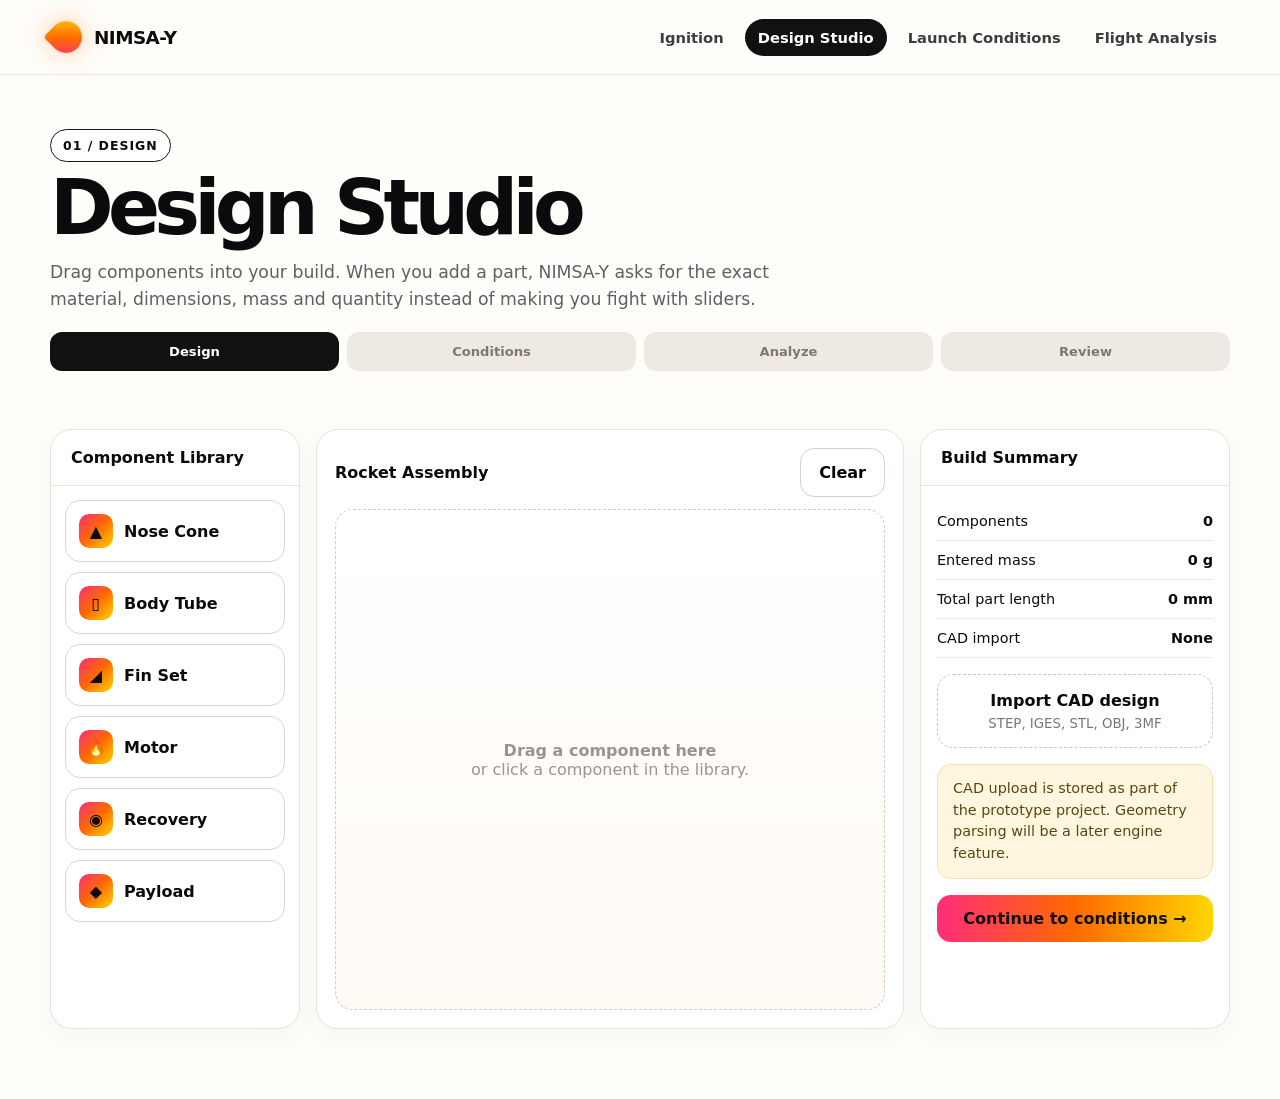
==== design.html @ 1886dce8 "Add files via upload" ====
<!doctype html><html lang="en"><head><meta charset="utf-8"><meta name="viewport" content="width=device-width,initial-scale=1"><title>NIMSA-Y — Design Studio</title><link rel="stylesheet" href="styles.css"></head><body>
<nav class="nav"><div class="shell nav-inner"><a class="brand" href="index.html"><span class="brand-mark"></span>NIMSA-Y</a><div class="nav-links"><a href="index.html">Ignition</a><a class="active" href="design.html">Design Studio</a><a href="conditions.html">Launch Conditions</a><a href="analysis.html">Flight Analysis</a></div></div></nav>
<main class="shell"><header class="page-head"><span class="eyebrow">01 / Design</span><h1>Design Studio</h1><p>Drag components into your build. When you add a part, NIMSA-Y asks for the exact material, dimensions, mass and quantity instead of making you fight with sliders.</p><div class="stepbar"><div class="step active">Design</div><div class="step">Conditions</div><div class="step">Analyze</div><div class="step">Review</div></div></header>
<section class="workspace"><aside class="panel"><div class="panel-title">Component Library</div><div class="palette"><div class="part" data-type="nose-cone"><div class="part-icon">▲</div>Nose Cone</div><div class="part" data-type="body-tube"><div class="part-icon">▯</div>Body Tube</div><div class="part" data-type="fin-set"><div class="part-icon">◢</div>Fin Set</div><div class="part" data-type="motor"><div class="part-icon">🔥</div>Motor</div><div class="part" data-type="recovery"><div class="part-icon">◉</div>Recovery</div><div class="part" data-type="payload"><div class="part-icon">◆</div>Payload</div></div></aside>
<div class="panel stage"><div class="stage-toolbar"><strong>Rocket Assembly</strong><button class="btn btn-ghost" id="clearDesign">Clear</button></div><div class="design-canvas" id="designCanvas"><div class="canvas-hint" id="canvasHint"><div><strong>Drag a component here</strong><br>or click a component in the library.</div></div></div></div>
<aside class="panel"><div class="panel-title">Build Summary</div><div class="side-content"><div class="summary-row"><span>Components</span><span id="partCount">0</span></div><div class="summary-row"><span>Entered mass</span><span id="massTotal">0 g</span></div><div class="summary-row"><span>Total part length</span><span id="lengthTotal">0 mm</span></div><div class="summary-row"><span>CAD import</span><span id="cadStatus">None</span></div><div style="height:16px"></div><div class="upload"><input id="cadInput" type="file" accept=".step,.stp,.iges,.igs,.stl,.obj,.3mf"><label for="cadInput">Import CAD design</label><small>STEP, IGES, STL, OBJ, 3MF</small></div><div style="height:16px"></div><div class="notice">CAD upload is stored as part of the prototype project. Geometry parsing will be a later engine feature.</div><div style="height:16px"></div><a class="btn btn-fire" style="width:100%" href="conditions.html">Continue to conditions →</a></div></aside></section></main>
<div class="modal" id="partModal"><div class="modal-card"><div class="modal-top"><h3 id="modalTitle">Add component</h3><button class="xbtn" id="closeModal">×</button></div><form id="partForm"><input type="hidden" name="type"><div class="form-grid"><div class="field wide"><label>Component name</label><input name="label" required></div><div class="field"><label>Material</label><select name="material"><option>Cardboard</option><option>PLA</option><option>PETG</option><option>ABS</option><option>Balsa Wood</option><option>Plywood</option><option>Fiberglass</option><option>Carbon Fiber</option><option>Aluminum</option><option>Other</option></select></div><div class="field"><label>Mass (g)</label><input name="mass" type="number" min="0" step="0.1" placeholder="e.g. 42"></div><div class="field"><label>Length / span (mm)</label><input name="length" type="number" min="0" step="0.1" placeholder="e.g. 180"></div><div class="field"><label>Diameter / width (mm)</label><input name="diameter" type="number" min="0" step="0.1" placeholder="e.g. 54"></div><div class="field"><label>Quantity</label><input name="quantity" type="number" min="1" step="1" value="1"></div><div class="wide"><button class="btn btn-fire" style="width:100%" type="submit">Add to rocket</button></div></div></form></div></div>
<script src="app.js"></script></body></html>
---- styles.css ----
:root {
  --ink:#0b0b0d;
  --paper:#fffdf9;
  --hot:#ff2d7a;
  --orange:#ff6a00;
  --yellow:#ffd600;
  --muted:#6d6d73;
  --line:#e8e2da;
  --card:#ffffff;
  --shadow:0 18px 50px rgba(11,11,13,.10);
}
*{box-sizing:border-box}
html{scroll-behavior:smooth}
body{margin:0;font-family:Inter,ui-sans-serif,system-ui,-apple-system,BlinkMacSystemFont,"Segoe UI",sans-serif;color:var(--ink);background:var(--paper)}
a{color:inherit;text-decoration:none}
button,input,select{font:inherit}
button{cursor:pointer}
.shell{width:min(1180px,calc(100% - 36px));margin:0 auto}
.nav{position:sticky;top:0;z-index:30;background:rgba(255,253,249,.88);backdrop-filter:blur(14px);border-bottom:1px solid rgba(11,11,13,.08)}
.nav-inner{height:74px;display:flex;align-items:center;justify-content:space-between;gap:24px}
.brand{display:flex;align-items:center;gap:12px;font-weight:900;letter-spacing:-.03em;font-size:1.15rem}
.brand-mark{width:32px;height:32px;border-radius:50% 50% 50% 12%;transform:rotate(45deg);background:linear-gradient(135deg,var(--yellow),var(--orange) 52%,var(--hot));box-shadow:0 0 24px rgba(255,106,0,.35)}
.nav-links{display:flex;gap:8px;align-items:center;flex-wrap:wrap}
.nav-links a{padding:10px 13px;border-radius:999px;font-size:.92rem;font-weight:700;color:#3d3d42}
.nav-links a:hover,.nav-links a.active{background:#111;color:white}
.hero{padding:92px 0 72px;overflow:hidden}
.hero-grid{display:grid;grid-template-columns:1.05fr .95fr;gap:72px;align-items:center}
.eyebrow{display:inline-flex;align-items:center;gap:8px;padding:8px 12px;border:1px solid #171719;border-radius:999px;font-weight:800;font-size:.78rem;letter-spacing:.08em;text-transform:uppercase;background:#fff}
.spark{width:9px;height:9px;border-radius:999px;background:linear-gradient(135deg,var(--yellow),var(--hot));box-shadow:0 0 16px var(--orange)}
h1{font-size:clamp(3.2rem,8vw,7.2rem);line-height:.88;letter-spacing:-.075em;margin:22px 0 24px;max-width:820px}
.gradient-word{background:linear-gradient(90deg,var(--hot),var(--orange),var(--yellow));-webkit-background-clip:text;background-clip:text;color:transparent}
.lede{font-size:1.2rem;line-height:1.65;color:#4d4d53;max-width:690px}
.actions{display:flex;gap:12px;flex-wrap:wrap;margin-top:30px}
.btn{border:none;border-radius:14px;padding:14px 18px;font-weight:900;display:inline-flex;align-items:center;justify-content:center;gap:8px}
.btn-primary{color:white;background:#111;box-shadow:0 8px 22px rgba(0,0,0,.14)}
.btn-fire{color:#111;background:linear-gradient(90deg,var(--hot),var(--orange),var(--yellow))}
.btn-ghost{background:#fff;border:1px solid #d8d1c9}
.hero-visual{position:relative;min-height:520px;display:flex;align-items:center;justify-content:center}
.orbit{position:absolute;border:1px solid rgba(255,106,0,.24);border-radius:50%}
.orbit.one{width:480px;height:480px}.orbit.two{width:350px;height:350px;border-color:rgba(255,45,122,.22)}
.rocket-hero{position:relative;width:120px;height:360px;filter:drop-shadow(0 30px 30px rgba(0,0,0,.18));transform:rotate(12deg)}
.nose{position:absolute;left:20px;top:0;width:80px;height:86px;background:#111;border-radius:60% 60% 8px 8px;clip-path:polygon(50% 0,100% 100%,0 100%)}
.bodytube{position:absolute;left:20px;top:78px;width:80px;height:190px;background:white;border:4px solid #111;border-radius:7px}
.fin{position:absolute;top:210px;width:55px;height:90px;background:var(--hot);border:4px solid #111}.fin.left{left:-25px;clip-path:polygon(100% 0,100% 100%,0 100%,35% 40%)}.fin.right{right:-25px;clip-path:polygon(0 0,0 100%,100% 100%,65% 40%)}
.nozzle{position:absolute;left:35px;top:264px;width:50px;height:34px;background:#111;clip-path:polygon(15% 0,85% 0,100% 100%,0 100%)}
.flame{position:absolute;left:29px;top:293px;width:62px;height:150px;background:linear-gradient(var(--yellow),var(--orange) 45%,var(--hot) 78%,transparent);clip-path:polygon(50% 100%,9% 42%,31% 48%,17% 0,50% 26%,83% 0,69% 48%,91% 42%);filter:blur(.2px);animation:pulse 1.4s ease-in-out infinite alternate}
@keyframes pulse{to{transform:scaleY(1.09) scaleX(.94);filter:brightness(1.14)}}
.metric-float{position:absolute;background:white;border:1px solid #e9e1d8;border-radius:16px;padding:14px 16px;box-shadow:var(--shadow);font-weight:800}.metric-float small{display:block;color:var(--muted);font-size:.74rem;font-weight:700;margin-bottom:3px}.metric-float.a{left:0;top:90px}.metric-float.b{right:0;bottom:85px}
.section{padding:76px 0}.section-dark{background:#0c0c0e;color:white}.section-head{display:flex;justify-content:space-between;gap:30px;align-items:end;margin-bottom:28px}.section h2{font-size:clamp(2.2rem,4vw,4rem);line-height:.98;letter-spacing:-.055em;margin:0}.section p.sub{color:#67676e;max-width:650px;line-height:1.7}.section-dark p.sub{color:#b6b6bc}
.cards{display:grid;grid-template-columns:repeat(3,1fr);gap:16px}.card{background:white;border:1px solid var(--line);border-radius:22px;padding:24px;box-shadow:0 10px 28px rgba(0,0,0,.04)}.card .num{font-size:.78rem;font-weight:900;letter-spacing:.1em;color:var(--hot)}.card h3{font-size:1.35rem;margin:14px 0 8px}.card p{color:#666;line-height:1.55;margin:0}
.page-head{padding:54px 0 30px}.page-head h1{font-size:clamp(2.8rem,6vw,5.5rem);margin:12px 0 14px}.page-head p{color:#5f5f66;font-size:1.08rem;line-height:1.6;max-width:800px}
.workspace{display:grid;grid-template-columns:250px 1fr 310px;gap:16px;padding-bottom:70px}.panel{background:white;border:1px solid var(--line);border-radius:22px;box-shadow:0 8px 26px rgba(0,0,0,.035)}.panel-title{padding:18px 20px;border-bottom:1px solid var(--line);font-weight:900}.palette{padding:14px}.part{border:1px solid #ddd5cc;border-radius:15px;padding:13px;margin-bottom:10px;background:#fff;display:flex;align-items:center;gap:11px;font-weight:800}.part:hover{border-color:#111;transform:translateY(-1px)}.part-icon{width:34px;height:34px;border-radius:10px;background:linear-gradient(135deg,var(--hot),var(--orange),var(--yellow));display:grid;place-items:center;font-weight:900}.stage{min-height:600px;padding:18px;display:flex;flex-direction:column}.stage-toolbar{display:flex;justify-content:space-between;align-items:center;gap:10px;margin-bottom:12px}.design-canvas{flex:1;border:1.5px dashed #d4cbc1;border-radius:18px;background:linear-gradient(#fff,#fffaf4);position:relative;overflow:hidden;min-height:500px}.design-canvas.dragover{border-color:var(--orange);box-shadow:inset 0 0 0 2px rgba(255,106,0,.18)}.canvas-hint{position:absolute;inset:0;display:grid;place-items:center;text-align:center;color:#9a948d;padding:30px;pointer-events:none}.canvas-hint.hidden{display:none}.placed-part{position:absolute;left:50%;transform:translateX(-50%);width:170px;padding:10px 12px;border:2px solid #111;background:white;border-radius:14px;box-shadow:0 7px 18px rgba(0,0,0,.08);font-weight:900;display:flex;justify-content:space-between;align-items:center;gap:8px}.placed-part span{font-size:.78rem;color:#666;font-weight:700}.placed-part button{border:none;background:#111;color:#fff;border-radius:9px;padding:6px 8px;font-size:.72rem;font-weight:800}.side-content{padding:16px}.summary-row{display:flex;justify-content:space-between;gap:18px;padding:11px 0;border-bottom:1px solid #eee8e1;font-size:.9rem}.summary-row span:last-child{font-weight:900;text-align:right}.upload{border:1.5px dashed #cfc6bc;border-radius:16px;padding:16px;text-align:center}.upload input{display:none}.upload label{display:block;font-weight:900;cursor:pointer}.upload small{color:#777;display:block;margin-top:6px}.form-grid{display:grid;grid-template-columns:repeat(2,1fr);gap:14px}.field{display:flex;flex-direction:column;gap:7px}.field label{font-size:.82rem;font-weight:850}.field input,.field select{border:1px solid #d9d1c7;border-radius:12px;padding:12px 13px;background:white;outline:none}.field input:focus,.field select:focus{border-color:var(--orange);box-shadow:0 0 0 3px rgba(255,106,0,.10)}.form-card{background:white;border:1px solid var(--line);border-radius:22px;padding:22px;box-shadow:0 9px 28px rgba(0,0,0,.04);margin-bottom:16px}.form-card h3{margin:0 0 16px;font-size:1.18rem}.wide{grid-column:1/-1}
.stepbar{display:grid;grid-template-columns:repeat(4,1fr);gap:8px;margin:18px 0 28px}.step{padding:12px;border-radius:12px;background:#eee9e2;color:#7d7872;text-align:center;font-size:.82rem;font-weight:900}.step.active{background:#111;color:white}.step.done{background:linear-gradient(90deg,var(--hot),var(--orange),var(--yellow));color:#111}
.results-grid{display:grid;grid-template-columns:repeat(4,1fr);gap:14px}.result{background:#111;color:#fff;border-radius:20px;padding:20px;position:relative;overflow:hidden}.result:after{content:"";position:absolute;width:90px;height:90px;border-radius:50%;background:linear-gradient(135deg,var(--hot),var(--yellow));filter:blur(35px);right:-20px;top:-20px;opacity:.55}.result small{color:#cfcfd4}.result strong{display:block;font-size:2rem;margin-top:7px;letter-spacing:-.04em}.analysis-layout{display:grid;grid-template-columns:1.3fr .7fr;gap:16px;margin-top:16px}.chart-card{background:white;border:1px solid var(--line);border-radius:22px;padding:20px}.chart-card h3{margin:0 0 12px}.chart-card canvas{width:100%;height:260px}.review{background:#111;color:white;border-radius:22px;padding:22px}.review h3{margin-top:0}.review ul{padding-left:18px;line-height:1.7;color:#ddd}.review .tag{display:inline-block;padding:7px 10px;border-radius:999px;background:linear-gradient(90deg,var(--hot),var(--orange),var(--yellow));color:#111;font-weight:900;font-size:.75rem;margin-bottom:12px}
.modal{position:fixed;inset:0;background:rgba(0,0,0,.54);display:none;align-items:center;justify-content:center;padding:20px;z-index:50}.modal.open{display:flex}.modal-card{width:min(620px,100%);max-height:90vh;overflow:auto;background:white;border-radius:24px;padding:24px;box-shadow:0 30px 70px rgba(0,0,0,.3)}.modal-top{display:flex;justify-content:space-between;gap:15px;align-items:center;margin-bottom:18px}.modal-top h3{margin:0}.xbtn{border:none;background:#f1ece6;border-radius:10px;width:36px;height:36px;font-weight:900}
.notice{padding:13px 15px;border-radius:14px;background:#fff6df;border:1px solid #ffe09d;color:#5b4512;font-size:.9rem;line-height:1.5}
.footer{padding:36px 0;border-top:1px solid var(--line);color:#777;font-size:.9rem}
@media(max-width:980px){.hero-grid,.analysis-layout{grid-template-columns:1fr}.hero-visual{min-height:430px}.workspace{grid-template-columns:1fr}.palette{display:grid;grid-template-columns:repeat(2,1fr);gap:10px}.part{margin:0}.results-grid{grid-template-columns:repeat(2,1fr)}.cards{grid-template-columns:1fr}.nav-links{display:none}}
@media(max-width:620px){.shell{width:min(100% - 22px,1180px)}.hero{padding-top:60px}.hero-visual{min-height:380px;transform:scale(.85)}.form-grid,.results-grid{grid-template-columns:1fr}.palette{grid-template-columns:1fr}.stepbar{grid-template-columns:repeat(2,1fr)}.page-head{padding-top:36px}}
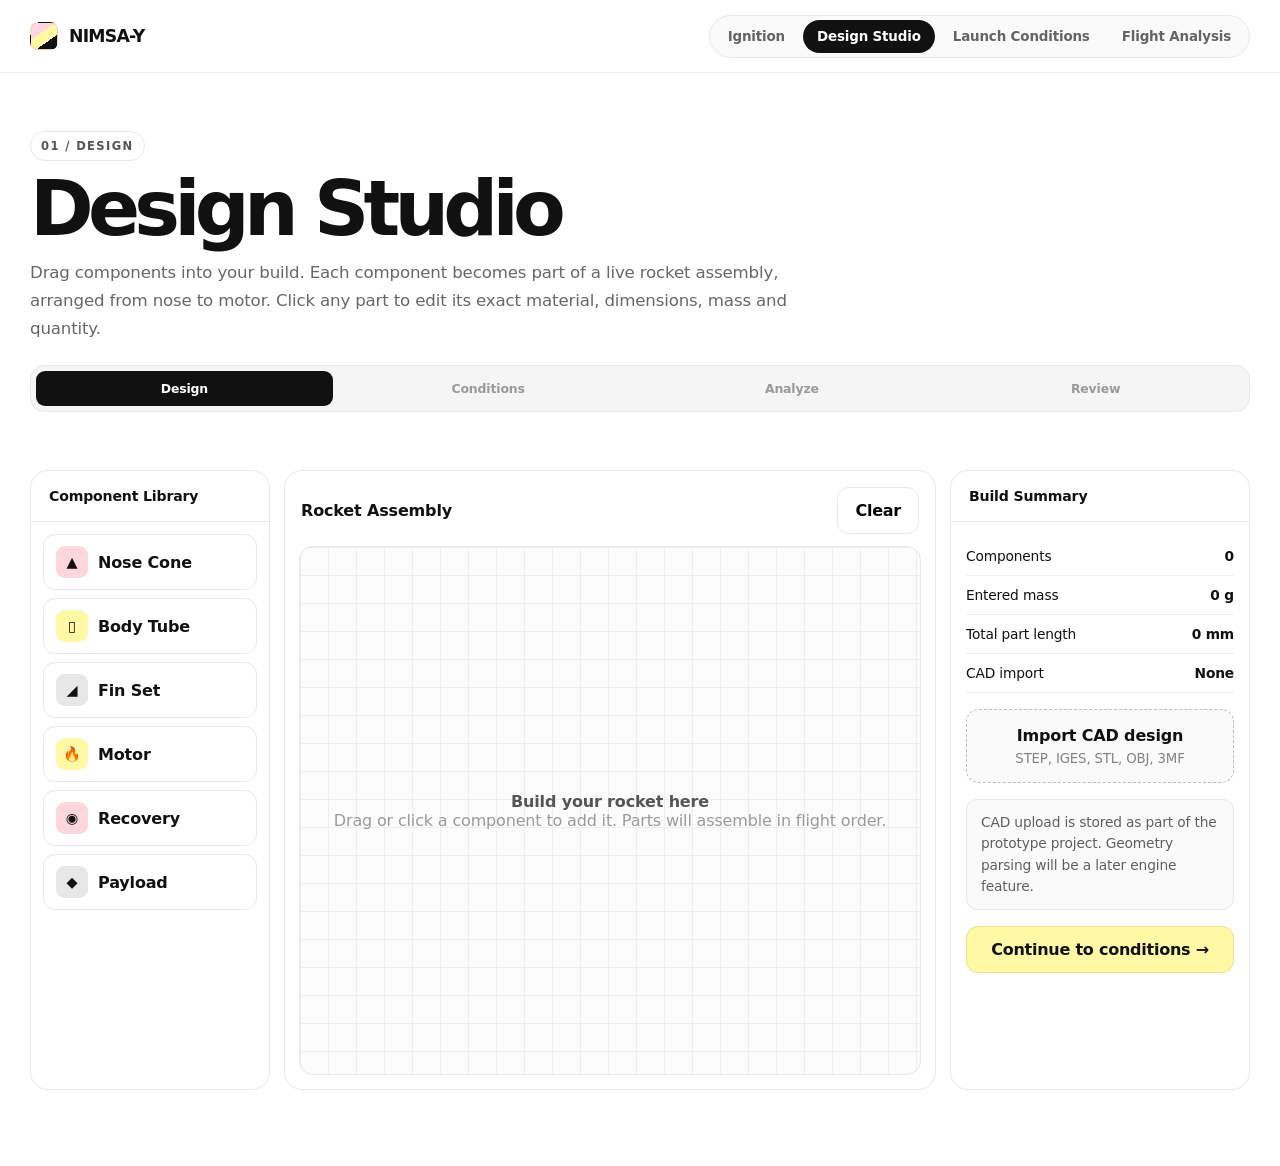
==== commit 968d9a3a: "Add files via upload" ====
--- a/design.html
+++ b/design.html
@@ -1,8 +1,8 @@
 <!doctype html><html lang="en"><head><meta charset="utf-8"><meta name="viewport" content="width=device-width,initial-scale=1"><title>NIMSA-Y — Design Studio</title><link rel="stylesheet" href="styles.css"></head><body>
 <nav class="nav"><div class="shell nav-inner"><a class="brand" href="index.html"><span class="brand-mark"></span>NIMSA-Y</a><div class="nav-links"><a href="index.html">Ignition</a><a class="active" href="design.html">Design Studio</a><a href="conditions.html">Launch Conditions</a><a href="analysis.html">Flight Analysis</a></div></div></nav>
-<main class="shell"><header class="page-head"><span class="eyebrow">01 / Design</span><h1>Design Studio</h1><p>Drag components into your build. When you add a part, NIMSA-Y asks for the exact material, dimensions, mass and quantity instead of making you fight with sliders.</p><div class="stepbar"><div class="step active">Design</div><div class="step">Conditions</div><div class="step">Analyze</div><div class="step">Review</div></div></header>
+<main class="shell"><header class="page-head"><span class="eyebrow">01 / Design</span><h1>Design Studio</h1><p>Drag components into your build. Each component becomes part of a live rocket assembly, arranged from nose to motor. Click any part to edit its exact material, dimensions, mass and quantity.</p><div class="stepbar"><div class="step active">Design</div><div class="step">Conditions</div><div class="step">Analyze</div><div class="step">Review</div></div></header>
 <section class="workspace"><aside class="panel"><div class="panel-title">Component Library</div><div class="palette"><div class="part" data-type="nose-cone"><div class="part-icon">▲</div>Nose Cone</div><div class="part" data-type="body-tube"><div class="part-icon">▯</div>Body Tube</div><div class="part" data-type="fin-set"><div class="part-icon">◢</div>Fin Set</div><div class="part" data-type="motor"><div class="part-icon">🔥</div>Motor</div><div class="part" data-type="recovery"><div class="part-icon">◉</div>Recovery</div><div class="part" data-type="payload"><div class="part-icon">◆</div>Payload</div></div></aside>
-<div class="panel stage"><div class="stage-toolbar"><strong>Rocket Assembly</strong><button class="btn btn-ghost" id="clearDesign">Clear</button></div><div class="design-canvas" id="designCanvas"><div class="canvas-hint" id="canvasHint"><div><strong>Drag a component here</strong><br>or click a component in the library.</div></div></div></div>
+<div class="panel stage"><div class="stage-toolbar"><strong>Rocket Assembly</strong><button class="btn btn-ghost" id="clearDesign">Clear</button></div><div class="design-canvas" id="designCanvas"><div class="canvas-hint" id="canvasHint"><div><strong>Build your rocket here</strong><br>Drag or click a component to add it. Parts will assemble in flight order.</div></div></div></div>
 <aside class="panel"><div class="panel-title">Build Summary</div><div class="side-content"><div class="summary-row"><span>Components</span><span id="partCount">0</span></div><div class="summary-row"><span>Entered mass</span><span id="massTotal">0 g</span></div><div class="summary-row"><span>Total part length</span><span id="lengthTotal">0 mm</span></div><div class="summary-row"><span>CAD import</span><span id="cadStatus">None</span></div><div style="height:16px"></div><div class="upload"><input id="cadInput" type="file" accept=".step,.stp,.iges,.igs,.stl,.obj,.3mf"><label for="cadInput">Import CAD design</label><small>STEP, IGES, STL, OBJ, 3MF</small></div><div style="height:16px"></div><div class="notice">CAD upload is stored as part of the prototype project. Geometry parsing will be a later engine feature.</div><div style="height:16px"></div><a class="btn btn-fire" style="width:100%" href="conditions.html">Continue to conditions →</a></div></aside></section></main>
 <div class="modal" id="partModal"><div class="modal-card"><div class="modal-top"><h3 id="modalTitle">Add component</h3><button class="xbtn" id="closeModal">×</button></div><form id="partForm"><input type="hidden" name="type"><div class="form-grid"><div class="field wide"><label>Component name</label><input name="label" required></div><div class="field"><label>Material</label><select name="material"><option>Cardboard</option><option>PLA</option><option>PETG</option><option>ABS</option><option>Balsa Wood</option><option>Plywood</option><option>Fiberglass</option><option>Carbon Fiber</option><option>Aluminum</option><option>Other</option></select></div><div class="field"><label>Mass (g)</label><input name="mass" type="number" min="0" step="0.1" placeholder="e.g. 42"></div><div class="field"><label>Length / span (mm)</label><input name="length" type="number" min="0" step="0.1" placeholder="e.g. 180"></div><div class="field"><label>Diameter / width (mm)</label><input name="diameter" type="number" min="0" step="0.1" placeholder="e.g. 54"></div><div class="field"><label>Quantity</label><input name="quantity" type="number" min="1" step="1" value="1"></div><div class="wide"><button class="btn btn-fire" style="width:100%" type="submit">Add to rocket</button></div></div></form></div></div>
 <script src="app.js"></script></body></html>
--- a/styles.css
+++ b/styles.css
@@ -1,59 +1,90 @@
-:root {
-  --ink:#0b0b0d;
-  --paper:#fffdf9;
-  --hot:#ff2d7a;
-  --orange:#ff6a00;
-  --yellow:#ffd600;
-  --muted:#6d6d73;
-  --line:#e8e2da;
+:root{
+  --ink:#111111;
+  --paper:#ffffff;
+  --soft:#f7f7f7;
+  --pink:#FFD6DD;
+  --yellow:#FFF8A4;
+  --gray:#BFBEBE;
+  --gray-dark:#696969;
+  --line:#e8e8e8;
   --card:#ffffff;
-  --shadow:0 18px 50px rgba(11,11,13,.10);
+  --shadow:0 18px 50px rgba(17,17,17,.07);
+  --shadow-sm:0 8px 24px rgba(17,17,17,.05);
 }
 *{box-sizing:border-box}
 html{scroll-behavior:smooth}
-body{margin:0;font-family:Inter,ui-sans-serif,system-ui,-apple-system,BlinkMacSystemFont,"Segoe UI",sans-serif;color:var(--ink);background:var(--paper)}
+body{margin:0;font-family:Inter,ui-sans-serif,system-ui,-apple-system,BlinkMacSystemFont,"Segoe UI",sans-serif;color:var(--ink);background:var(--paper);letter-spacing:-.01em}
 a{color:inherit;text-decoration:none}
 button,input,select{font:inherit}
 button{cursor:pointer}
-.shell{width:min(1180px,calc(100% - 36px));margin:0 auto}
-.nav{position:sticky;top:0;z-index:30;background:rgba(255,253,249,.88);backdrop-filter:blur(14px);border-bottom:1px solid rgba(11,11,13,.08)}
-.nav-inner{height:74px;display:flex;align-items:center;justify-content:space-between;gap:24px}
-.brand{display:flex;align-items:center;gap:12px;font-weight:900;letter-spacing:-.03em;font-size:1.15rem}
-.brand-mark{width:32px;height:32px;border-radius:50% 50% 50% 12%;transform:rotate(45deg);background:linear-gradient(135deg,var(--yellow),var(--orange) 52%,var(--hot));box-shadow:0 0 24px rgba(255,106,0,.35)}
-.nav-links{display:flex;gap:8px;align-items:center;flex-wrap:wrap}
-.nav-links a{padding:10px 13px;border-radius:999px;font-size:.92rem;font-weight:700;color:#3d3d42}
-.nav-links a:hover,.nav-links a.active{background:#111;color:white}
-.hero{padding:92px 0 72px;overflow:hidden}
-.hero-grid{display:grid;grid-template-columns:1.05fr .95fr;gap:72px;align-items:center}
-.eyebrow{display:inline-flex;align-items:center;gap:8px;padding:8px 12px;border:1px solid #171719;border-radius:999px;font-weight:800;font-size:.78rem;letter-spacing:.08em;text-transform:uppercase;background:#fff}
-.spark{width:9px;height:9px;border-radius:999px;background:linear-gradient(135deg,var(--yellow),var(--hot));box-shadow:0 0 16px var(--orange)}
-h1{font-size:clamp(3.2rem,8vw,7.2rem);line-height:.88;letter-spacing:-.075em;margin:22px 0 24px;max-width:820px}
-.gradient-word{background:linear-gradient(90deg,var(--hot),var(--orange),var(--yellow));-webkit-background-clip:text;background-clip:text;color:transparent}
-.lede{font-size:1.2rem;line-height:1.65;color:#4d4d53;max-width:690px}
-.actions{display:flex;gap:12px;flex-wrap:wrap;margin-top:30px}
-.btn{border:none;border-radius:14px;padding:14px 18px;font-weight:900;display:inline-flex;align-items:center;justify-content:center;gap:8px}
-.btn-primary{color:white;background:#111;box-shadow:0 8px 22px rgba(0,0,0,.14)}
-.btn-fire{color:#111;background:linear-gradient(90deg,var(--hot),var(--orange),var(--yellow))}
-.btn-ghost{background:#fff;border:1px solid #d8d1c9}
-.hero-visual{position:relative;min-height:520px;display:flex;align-items:center;justify-content:center}
-.orbit{position:absolute;border:1px solid rgba(255,106,0,.24);border-radius:50%}
-.orbit.one{width:480px;height:480px}.orbit.two{width:350px;height:350px;border-color:rgba(255,45,122,.22)}
-.rocket-hero{position:relative;width:120px;height:360px;filter:drop-shadow(0 30px 30px rgba(0,0,0,.18));transform:rotate(12deg)}
-.nose{position:absolute;left:20px;top:0;width:80px;height:86px;background:#111;border-radius:60% 60% 8px 8px;clip-path:polygon(50% 0,100% 100%,0 100%)}
-.bodytube{position:absolute;left:20px;top:78px;width:80px;height:190px;background:white;border:4px solid #111;border-radius:7px}
-.fin{position:absolute;top:210px;width:55px;height:90px;background:var(--hot);border:4px solid #111}.fin.left{left:-25px;clip-path:polygon(100% 0,100% 100%,0 100%,35% 40%)}.fin.right{right:-25px;clip-path:polygon(0 0,0 100%,100% 100%,65% 40%)}
-.nozzle{position:absolute;left:35px;top:264px;width:50px;height:34px;background:#111;clip-path:polygon(15% 0,85% 0,100% 100%,0 100%)}
-.flame{position:absolute;left:29px;top:293px;width:62px;height:150px;background:linear-gradient(var(--yellow),var(--orange) 45%,var(--hot) 78%,transparent);clip-path:polygon(50% 100%,9% 42%,31% 48%,17% 0,50% 26%,83% 0,69% 48%,91% 42%);filter:blur(.2px);animation:pulse 1.4s ease-in-out infinite alternate}
-@keyframes pulse{to{transform:scaleY(1.09) scaleX(.94);filter:brightness(1.14)}}
-.metric-float{position:absolute;background:white;border:1px solid #e9e1d8;border-radius:16px;padding:14px 16px;box-shadow:var(--shadow);font-weight:800}.metric-float small{display:block;color:var(--muted);font-size:.74rem;font-weight:700;margin-bottom:3px}.metric-float.a{left:0;top:90px}.metric-float.b{right:0;bottom:85px}
-.section{padding:76px 0}.section-dark{background:#0c0c0e;color:white}.section-head{display:flex;justify-content:space-between;gap:30px;align-items:end;margin-bottom:28px}.section h2{font-size:clamp(2.2rem,4vw,4rem);line-height:.98;letter-spacing:-.055em;margin:0}.section p.sub{color:#67676e;max-width:650px;line-height:1.7}.section-dark p.sub{color:#b6b6bc}
-.cards{display:grid;grid-template-columns:repeat(3,1fr);gap:16px}.card{background:white;border:1px solid var(--line);border-radius:22px;padding:24px;box-shadow:0 10px 28px rgba(0,0,0,.04)}.card .num{font-size:.78rem;font-weight:900;letter-spacing:.1em;color:var(--hot)}.card h3{font-size:1.35rem;margin:14px 0 8px}.card p{color:#666;line-height:1.55;margin:0}
-.page-head{padding:54px 0 30px}.page-head h1{font-size:clamp(2.8rem,6vw,5.5rem);margin:12px 0 14px}.page-head p{color:#5f5f66;font-size:1.08rem;line-height:1.6;max-width:800px}
-.workspace{display:grid;grid-template-columns:250px 1fr 310px;gap:16px;padding-bottom:70px}.panel{background:white;border:1px solid var(--line);border-radius:22px;box-shadow:0 8px 26px rgba(0,0,0,.035)}.panel-title{padding:18px 20px;border-bottom:1px solid var(--line);font-weight:900}.palette{padding:14px}.part{border:1px solid #ddd5cc;border-radius:15px;padding:13px;margin-bottom:10px;background:#fff;display:flex;align-items:center;gap:11px;font-weight:800}.part:hover{border-color:#111;transform:translateY(-1px)}.part-icon{width:34px;height:34px;border-radius:10px;background:linear-gradient(135deg,var(--hot),var(--orange),var(--yellow));display:grid;place-items:center;font-weight:900}.stage{min-height:600px;padding:18px;display:flex;flex-direction:column}.stage-toolbar{display:flex;justify-content:space-between;align-items:center;gap:10px;margin-bottom:12px}.design-canvas{flex:1;border:1.5px dashed #d4cbc1;border-radius:18px;background:linear-gradient(#fff,#fffaf4);position:relative;overflow:hidden;min-height:500px}.design-canvas.dragover{border-color:var(--orange);box-shadow:inset 0 0 0 2px rgba(255,106,0,.18)}.canvas-hint{position:absolute;inset:0;display:grid;place-items:center;text-align:center;color:#9a948d;padding:30px;pointer-events:none}.canvas-hint.hidden{display:none}.placed-part{position:absolute;left:50%;transform:translateX(-50%);width:170px;padding:10px 12px;border:2px solid #111;background:white;border-radius:14px;box-shadow:0 7px 18px rgba(0,0,0,.08);font-weight:900;display:flex;justify-content:space-between;align-items:center;gap:8px}.placed-part span{font-size:.78rem;color:#666;font-weight:700}.placed-part button{border:none;background:#111;color:#fff;border-radius:9px;padding:6px 8px;font-size:.72rem;font-weight:800}.side-content{padding:16px}.summary-row{display:flex;justify-content:space-between;gap:18px;padding:11px 0;border-bottom:1px solid #eee8e1;font-size:.9rem}.summary-row span:last-child{font-weight:900;text-align:right}.upload{border:1.5px dashed #cfc6bc;border-radius:16px;padding:16px;text-align:center}.upload input{display:none}.upload label{display:block;font-weight:900;cursor:pointer}.upload small{color:#777;display:block;margin-top:6px}.form-grid{display:grid;grid-template-columns:repeat(2,1fr);gap:14px}.field{display:flex;flex-direction:column;gap:7px}.field label{font-size:.82rem;font-weight:850}.field input,.field select{border:1px solid #d9d1c7;border-radius:12px;padding:12px 13px;background:white;outline:none}.field input:focus,.field select:focus{border-color:var(--orange);box-shadow:0 0 0 3px rgba(255,106,0,.10)}.form-card{background:white;border:1px solid var(--line);border-radius:22px;padding:22px;box-shadow:0 9px 28px rgba(0,0,0,.04);margin-bottom:16px}.form-card h3{margin:0 0 16px;font-size:1.18rem}.wide{grid-column:1/-1}
-.stepbar{display:grid;grid-template-columns:repeat(4,1fr);gap:8px;margin:18px 0 28px}.step{padding:12px;border-radius:12px;background:#eee9e2;color:#7d7872;text-align:center;font-size:.82rem;font-weight:900}.step.active{background:#111;color:white}.step.done{background:linear-gradient(90deg,var(--hot),var(--orange),var(--yellow));color:#111}
-.results-grid{display:grid;grid-template-columns:repeat(4,1fr);gap:14px}.result{background:#111;color:#fff;border-radius:20px;padding:20px;position:relative;overflow:hidden}.result:after{content:"";position:absolute;width:90px;height:90px;border-radius:50%;background:linear-gradient(135deg,var(--hot),var(--yellow));filter:blur(35px);right:-20px;top:-20px;opacity:.55}.result small{color:#cfcfd4}.result strong{display:block;font-size:2rem;margin-top:7px;letter-spacing:-.04em}.analysis-layout{display:grid;grid-template-columns:1.3fr .7fr;gap:16px;margin-top:16px}.chart-card{background:white;border:1px solid var(--line);border-radius:22px;padding:20px}.chart-card h3{margin:0 0 12px}.chart-card canvas{width:100%;height:260px}.review{background:#111;color:white;border-radius:22px;padding:22px}.review h3{margin-top:0}.review ul{padding-left:18px;line-height:1.7;color:#ddd}.review .tag{display:inline-block;padding:7px 10px;border-radius:999px;background:linear-gradient(90deg,var(--hot),var(--orange),var(--yellow));color:#111;font-weight:900;font-size:.75rem;margin-bottom:12px}
-.modal{position:fixed;inset:0;background:rgba(0,0,0,.54);display:none;align-items:center;justify-content:center;padding:20px;z-index:50}.modal.open{display:flex}.modal-card{width:min(620px,100%);max-height:90vh;overflow:auto;background:white;border-radius:24px;padding:24px;box-shadow:0 30px 70px rgba(0,0,0,.3)}.modal-top{display:flex;justify-content:space-between;gap:15px;align-items:center;margin-bottom:18px}.modal-top h3{margin:0}.xbtn{border:none;background:#f1ece6;border-radius:10px;width:36px;height:36px;font-weight:900}
-.notice{padding:13px 15px;border-radius:14px;background:#fff6df;border:1px solid #ffe09d;color:#5b4512;font-size:.9rem;line-height:1.5}
-.footer{padding:36px 0;border-top:1px solid var(--line);color:#777;font-size:.9rem}
-@media(max-width:980px){.hero-grid,.analysis-layout{grid-template-columns:1fr}.hero-visual{min-height:430px}.workspace{grid-template-columns:1fr}.palette{display:grid;grid-template-columns:repeat(2,1fr);gap:10px}.part{margin:0}.results-grid{grid-template-columns:repeat(2,1fr)}.cards{grid-template-columns:1fr}.nav-links{display:none}}
-@media(max-width:620px){.shell{width:min(100% - 22px,1180px)}.hero{padding-top:60px}.hero-visual{min-height:380px;transform:scale(.85)}.form-grid,.results-grid{grid-template-columns:1fr}.palette{grid-template-columns:1fr}.stepbar{grid-template-columns:repeat(2,1fr)}.page-head{padding-top:36px}}
+.shell{width:min(1220px,calc(100% - 42px));margin:0 auto}
+
+/* NAV */
+.nav{position:sticky;top:0;z-index:30;background:rgba(255,255,255,.86);backdrop-filter:blur(18px);border-bottom:1px solid rgba(17,17,17,.07)}
+.nav-inner{height:72px;display:flex;align-items:center;justify-content:space-between;gap:28px}
+.brand{display:flex;align-items:center;gap:11px;font-weight:900;letter-spacing:-.045em;font-size:1.08rem}
+.brand-mark{width:28px;height:28px;border-radius:8px;background:linear-gradient(145deg,var(--pink) 0 38%,var(--yellow) 38% 68%,var(--ink) 68%);border:1px solid rgba(17,17,17,.08);box-shadow:none;transform:none}
+.nav-links{display:flex;gap:4px;align-items:center;flex-wrap:wrap;padding:4px;border:1px solid var(--line);border-radius:999px;background:#fafafa}
+.nav-links a{padding:9px 14px;border-radius:999px;font-size:.84rem;font-weight:750;color:#646464;transition:.18s ease}
+.nav-links a:hover{color:var(--ink)}
+.nav-links a.active{background:var(--ink);color:white}
+
+/* GLOBAL TYPOGRAPHY */
+.eyebrow{display:inline-flex;align-items:center;gap:8px;padding:7px 10px;border:1px solid var(--line);border-radius:999px;font-weight:800;font-size:.72rem;letter-spacing:.12em;text-transform:uppercase;background:#fff;color:#555}
+.spark{width:8px;height:8px;border-radius:50%;background:var(--pink);box-shadow:14px 0 0 var(--yellow)}
+h1{font-size:clamp(3.4rem,7.4vw,7.5rem);line-height:.88;letter-spacing:-.075em;margin:24px 0 26px;max-width:900px;font-weight:900}
+.gradient-word{background:none;color:var(--ink);position:relative;display:inline-block}
+.gradient-word:after{content:"";position:absolute;left:0;right:-.02em;bottom:.02em;height:.18em;background:var(--yellow);z-index:-1;border-radius:999px}
+.lede{font-size:1.16rem;line-height:1.72;color:#5f5f5f;max-width:690px}
+.actions{display:flex;gap:10px;flex-wrap:wrap;margin-top:30px}
+.btn{border:1px solid transparent;border-radius:12px;padding:13px 17px;font-weight:800;display:inline-flex;align-items:center;justify-content:center;gap:8px;transition:.18s ease;letter-spacing:-.015em}
+.btn:hover{transform:translateY(-1px)}
+.btn-primary{color:white;background:var(--ink);box-shadow:none}
+.btn-fire{color:var(--ink);background:var(--yellow);border-color:#ebe38e}
+.btn-fire:hover{background:#fff48a}
+.btn-ghost{background:white;border-color:var(--line)}
+
+/* LANDING */
+.hero{padding:104px 0 84px;overflow:hidden;background:linear-gradient(180deg,#fff 0%,#fff 70%,#fbfbfb 100%)}
+.hero-grid{display:grid;grid-template-columns:1.05fr .95fr;gap:80px;align-items:center}
+.hero-visual{position:relative;min-height:510px;display:flex;align-items:center;justify-content:center;background:#fafafa;border:1px solid var(--line);border-radius:36px;overflow:hidden}
+.hero-visual:before{content:"";position:absolute;inset:0;background-image:linear-gradient(#ececec 1px,transparent 1px),linear-gradient(90deg,#ececec 1px,transparent 1px);background-size:42px 42px;opacity:.45;mask-image:linear-gradient(to bottom,black,transparent 80%)}
+.hero-visual:after{content:"FLIGHT MODEL  /  NIMSA-Y";position:absolute;top:22px;left:24px;font-size:.68rem;font-weight:850;letter-spacing:.14em;color:#7b7b7b}
+.orbit{position:absolute;border:1px solid #e7e7e7;border-radius:50%}
+.orbit.one{width:430px;height:430px}.orbit.two{width:300px;height:300px;border-color:#ededed}
+.rocket-hero{position:relative;width:106px;height:350px;filter:drop-shadow(0 26px 26px rgba(0,0,0,.09));transform:rotate(8deg);z-index:2}
+.nose{position:absolute;left:20px;top:0;width:66px;height:82px;background:var(--ink);clip-path:polygon(50% 0,100% 100%,0 100%)}
+.bodytube{position:absolute;left:20px;top:74px;width:66px;height:188px;background:white;border:3px solid var(--ink);border-radius:5px}
+.bodytube:after{content:"";position:absolute;left:13px;right:13px;top:70px;height:54px;background:var(--pink);border-radius:2px}
+.fin{position:absolute;top:208px;width:48px;height:80px;background:var(--gray);border:3px solid var(--ink)}
+.fin.left{left:-21px;clip-path:polygon(100% 0,100% 100%,0 100%,35% 40%)}
+.fin.right{right:-21px;clip-path:polygon(0 0,0 100%,100% 100%,65% 40%)}
+.nozzle{position:absolute;left:31px;top:258px;width:44px;height:30px;background:var(--ink);clip-path:polygon(15% 0,85% 0,100% 100%,0 100%)}
+.flame{position:absolute;left:27px;top:283px;width:52px;height:116px;background:linear-gradient(var(--yellow),var(--pink) 72%,transparent);clip-path:polygon(50% 100%,10% 43%,31% 48%,18% 0,50% 27%,82% 0,69% 48%,90% 43%);animation:pulse 1.5s ease-in-out infinite alternate}
+@keyframes pulse{to{transform:scaleY(1.06) scaleX(.96)}}
+.metric-float{position:absolute;background:rgba(255,255,255,.96);border:1px solid var(--line);border-radius:14px;padding:13px 15px;box-shadow:var(--shadow-sm);font-weight:800;z-index:3;font-size:.88rem}
+.metric-float small{display:block;color:#8a8a8a;font-size:.66rem;font-weight:800;letter-spacing:.1em;margin-bottom:4px}
+.metric-float.a{left:24px;top:86px}.metric-float.b{right:24px;bottom:74px}
+
+.section{padding:88px 0}.section-dark{background:#111;color:white}.section-head{display:flex;justify-content:space-between;gap:30px;align-items:end;margin-bottom:34px}.section h2{font-size:clamp(2.35rem,4.5vw,4.5rem);line-height:.96;letter-spacing:-.06em;margin:0}.section p.sub{color:#707070;max-width:650px;line-height:1.72}.section-dark p.sub{color:#ababab}.section-dark .eyebrow{border-color:#333;background:#181818;color:#d4d4d4}
+.cards{display:grid;grid-template-columns:repeat(3,1fr);gap:14px}
+.card{background:white;border:1px solid #2d2d2d;border-radius:18px;padding:26px;box-shadow:none;color:var(--ink);min-height:190px}
+.card:nth-child(1){background:var(--pink);border-color:var(--pink)}
+.card:nth-child(2){background:var(--yellow);border-color:var(--yellow)}
+.card:nth-child(3){background:#efefef;border-color:#efefef}
+.card .num{font-size:.70rem;font-weight:900;letter-spacing:.13em;color:#555}.card h3{font-size:1.28rem;margin:32px 0 9px;letter-spacing:-.035em}.card p{color:#4f4f4f;line-height:1.6;margin:0;font-size:.94rem}
+
+/* INNER PAGES */
+.page-head{padding:58px 0 28px}.page-head h1{font-size:clamp(3rem,6vw,5.8rem);margin:14px 0 16px}.page-head p{color:#676767;font-size:1.04rem;line-height:1.68;max-width:800px}
+.stepbar{display:grid;grid-template-columns:repeat(4,1fr);gap:7px;margin:22px 0 30px;padding:5px;background:#f5f5f5;border:1px solid var(--line);border-radius:14px}.step{padding:10px;border-radius:9px;color:#9a9a9a;text-align:center;font-size:.78rem;font-weight:800}.step.active{background:var(--ink);color:white}.step.done{background:var(--yellow);color:var(--ink)}
+.workspace{display:grid;grid-template-columns:240px 1fr 300px;gap:14px;padding-bottom:76px}.panel{background:white;border:1px solid var(--line);border-radius:18px;box-shadow:none}.panel-title{padding:17px 18px;border-bottom:1px solid var(--line);font-weight:850;font-size:.88rem}.palette{padding:12px}.part{border:1px solid var(--line);border-radius:12px;padding:11px 12px;margin-bottom:8px;background:#fff;display:flex;align-items:center;gap:10px;font-weight:760;transition:.16s ease}.part:hover{border-color:#999;transform:translateY(-1px);box-shadow:var(--shadow-sm)}.part-icon{width:32px;height:32px;border-radius:9px;background:var(--pink);display:grid;place-items:center;font-weight:900;font-size:.9rem}.part:nth-child(2n) .part-icon{background:var(--yellow)}.part:nth-child(3n) .part-icon{background:#e7e7e7}
+.stage{min-height:620px;padding:14px;display:flex;flex-direction:column}.stage-toolbar{display:flex;justify-content:space-between;align-items:center;gap:10px;margin:2px 2px 12px}.design-canvas{flex:1;border:1px solid var(--line);border-radius:14px;background-color:#fcfcfc;background-image:linear-gradient(#eeeeee 1px,transparent 1px),linear-gradient(90deg,#eeeeee 1px,transparent 1px);background-size:28px 28px;position:relative;overflow:hidden;min-height:520px}.design-canvas.dragover{border-color:#999;box-shadow:inset 0 0 0 1px #999}.canvas-hint{position:absolute;inset:0;display:grid;place-items:center;text-align:center;color:#9a9a9a;padding:30px;pointer-events:none}.canvas-hint strong{color:#555}.canvas-hint.hidden{display:none}
+.rocket-assembly{position:absolute;inset:22px 20px 14px;display:flex;flex-direction:column;align-items:center;justify-content:center;overflow:auto;padding:24px 150px 34px;min-height:470px}.rocket-part{position:relative;display:flex;align-items:center;justify-content:center;border:0;background:transparent;padding:0;margin:-1px 0 0;cursor:pointer;flex:0 0 auto;transition:transform .16s ease,filter .16s ease;overflow:visible}.rocket-part:hover{transform:translateY(-2px) scale(1.02);filter:drop-shadow(0 8px 10px rgba(0,0,0,.10));z-index:4}.rocket-part:focus-visible{outline:3px solid var(--pink);outline-offset:5px}.rocket-part-tag{position:absolute;left:calc(100% + 26px);top:50%;transform:translateY(-50%);white-space:nowrap;background:white;border:1px solid var(--line);border-radius:999px;padding:7px 10px;font-size:.68rem;font-weight:850;color:#555;box-shadow:var(--shadow-sm);opacity:.82}.rocket-part-tag:before{content:"";position:absolute;right:100%;top:50%;width:24px;border-top:1px solid #cfcfcf}.shape{display:block;position:relative}.rocket-nose-cone{width:var(--part-w);height:calc(var(--part-h) * .72)}.nose-shape{width:100%;height:100%;background:var(--ink);clip-path:polygon(50% 0,100% 100%,0 100%);border-radius:46% 46% 0 0}.rocket-body-tube{width:var(--part-w);height:var(--part-h)}.body-shape{width:100%;height:100%;background:white;border:2px solid var(--ink);box-shadow:inset 10px 0 0 rgba(255,214,221,.36),inset -10px 0 0 rgba(255,248,164,.28)}.part-band{position:absolute;left:-2px;right:-2px;top:18%;height:11px;background:var(--pink);border:2px solid var(--ink);border-left-width:2px;border-right-width:2px}.rocket-payload,.rocket-recovery{width:var(--part-w);height:58px}.module-shape{width:100%;height:100%;border:2px solid var(--ink);display:grid;place-items:center;background:#fff}.payload-shape{background:var(--yellow)}.recovery-shape{background:var(--pink)}.module-icon{font-size:1rem;font-weight:950;color:#111}.rocket-motor{width:calc(var(--part-w) * .72);height:78px;margin-top:0}.motor-shape{width:100%;height:100%;background:#2a2a2a;border:2px solid #111;border-radius:2px 2px 8px 8px;box-shadow:inset 0 0 0 8px #454545}.motor-core{position:absolute;inset:13px 14px 19px;border-radius:4px;background:linear-gradient(180deg,var(--pink),var(--yellow))}.nozzle-mini{position:absolute;left:26%;right:26%;bottom:-18px;height:20px;background:#111;clip-path:polygon(20% 0,80% 0,100% 100%,0 100%)}.rocket-fin-set{width:calc(var(--part-w) + 96px);height:95px;margin-top:-10px}.fin-body{position:absolute;left:50%;transform:translateX(-50%);width:var(--part-w);height:100%;background:white;border:2px solid var(--ink)}.fin-shape{position:absolute;bottom:0;width:62px;height:82px;background:var(--gray);border:2px solid var(--ink)}.fin-left{left:5px;clip-path:polygon(100% 0,100% 100%,0 100%,38% 38%)}.fin-right{right:5px;clip-path:polygon(0 0,0 100%,100% 100%,62% 38%)}.assembly-base{width:210px;margin-top:28px;text-align:center;color:#8a8a8a;font-size:.61rem;font-weight:900;letter-spacing:.15em}.assembly-base span{display:block;border-top:2px solid #111;margin-bottom:7px}.assembly-base small{font:inherit}.rocket-fin-set .rocket-part-tag{left:calc(100% + 2px)}.side-content{padding:15px}.summary-row{display:flex;justify-content:space-between;gap:18px;padding:11px 0;border-bottom:1px solid #f0f0f0;font-size:.86rem}.summary-row span:last-child{font-weight:850;text-align:right}.upload{border:1px dashed #bdbdbd;border-radius:13px;padding:16px;text-align:center;background:#fafafa}.upload input{display:none}.upload label{display:block;font-weight:850;cursor:pointer}.upload small{color:#838383;display:block;margin-top:6px}
+.form-grid{display:grid;grid-template-columns:repeat(2,1fr);gap:13px}.field{display:flex;flex-direction:column;gap:7px}.field label{font-size:.78rem;font-weight:800;color:#555}.field input,.field select{border:1px solid #dadada;border-radius:10px;padding:12px 13px;background:white;outline:none;transition:.16s ease}.field input:focus,.field select:focus{border-color:#8d8d8d;box-shadow:0 0 0 3px rgba(191,190,190,.18)}.form-card{background:white;border:1px solid var(--line);border-radius:16px;padding:22px;box-shadow:none;margin-bottom:14px}.form-card h3{margin:0 0 17px;font-size:1.05rem}.wide{grid-column:1/-1}
+
+/* ANALYSIS */
+.results-grid{display:grid;grid-template-columns:repeat(4,1fr);gap:12px}.result{background:#f8f8f8;color:var(--ink);border:1px solid var(--line);border-radius:16px;padding:19px;position:relative;overflow:hidden}.result:nth-child(1){background:var(--pink);border-color:var(--pink)}.result:nth-child(2){background:var(--yellow);border-color:var(--yellow)}.result:nth-child(3){background:#efefef}.result:nth-child(4){background:#171717;color:white}.result:after{display:none}.result small{color:#777;font-size:.75rem}.result:nth-child(4) small{color:#bdbdbd}.result strong{display:block;font-size:1.8rem;margin-top:7px;letter-spacing:-.05em}.analysis-layout{display:grid;grid-template-columns:1.34fr .66fr;gap:14px;margin-top:14px}.chart-card{background:white;border:1px solid var(--line);border-radius:16px;padding:19px}.chart-card h3{margin:0 0 12px;font-size:.98rem}.chart-card canvas{width:100%;height:260px}.review{background:#111;color:white;border-radius:16px;padding:22px}.review h3{margin-top:0}.review ul{padding-left:18px;line-height:1.72;color:#d2d2d2}.review .tag{display:inline-block;padding:6px 9px;border-radius:999px;background:var(--yellow);color:#111;font-weight:900;font-size:.67rem;letter-spacing:.08em;margin-bottom:12px}.notice{padding:12px 14px;border-radius:11px;background:#fafafa;border:1px solid var(--line);color:#5f5f5f;font-size:.86rem;line-height:1.55}.review .notice{background:#1c1c1c;border-color:#333;color:#cfcfcf}
+.modal{position:fixed;inset:0;background:rgba(0,0,0,.42);backdrop-filter:blur(8px);display:none;align-items:center;justify-content:center;padding:20px;z-index:50}.modal.open{display:flex}.modal-card{width:min(620px,100%);max-height:90vh;overflow:auto;background:white;border-radius:20px;padding:24px;box-shadow:0 28px 80px rgba(0,0,0,.18)}.modal-top{display:flex;justify-content:space-between;gap:15px;align-items:center;margin-bottom:18px}.modal-top h3{margin:0}.xbtn{border:none;background:#f3f3f3;border-radius:9px;width:36px;height:36px;font-weight:900}.footer{padding:34px 0;border-top:1px solid var(--line);color:#898989;font-size:.84rem}
+
+@media(max-width:980px){.hero-grid,.analysis-layout{grid-template-columns:1fr}.hero-visual{min-height:440px}.workspace{grid-template-columns:1fr}.palette{display:grid;grid-template-columns:repeat(2,1fr);gap:8px}.part{margin:0}.results-grid{grid-template-columns:repeat(2,1fr)}.cards{grid-template-columns:1fr}.nav-links{display:none}}
+@media(max-width:620px){.shell{width:min(100% - 22px,1220px)}.hero{padding-top:64px}.hero-visual{min-height:390px}.form-grid,.results-grid{grid-template-columns:1fr}.palette{grid-template-columns:1fr}.stepbar{grid-template-columns:repeat(2,1fr)}.page-head{padding-top:38px}.metric-float{display:none}}
